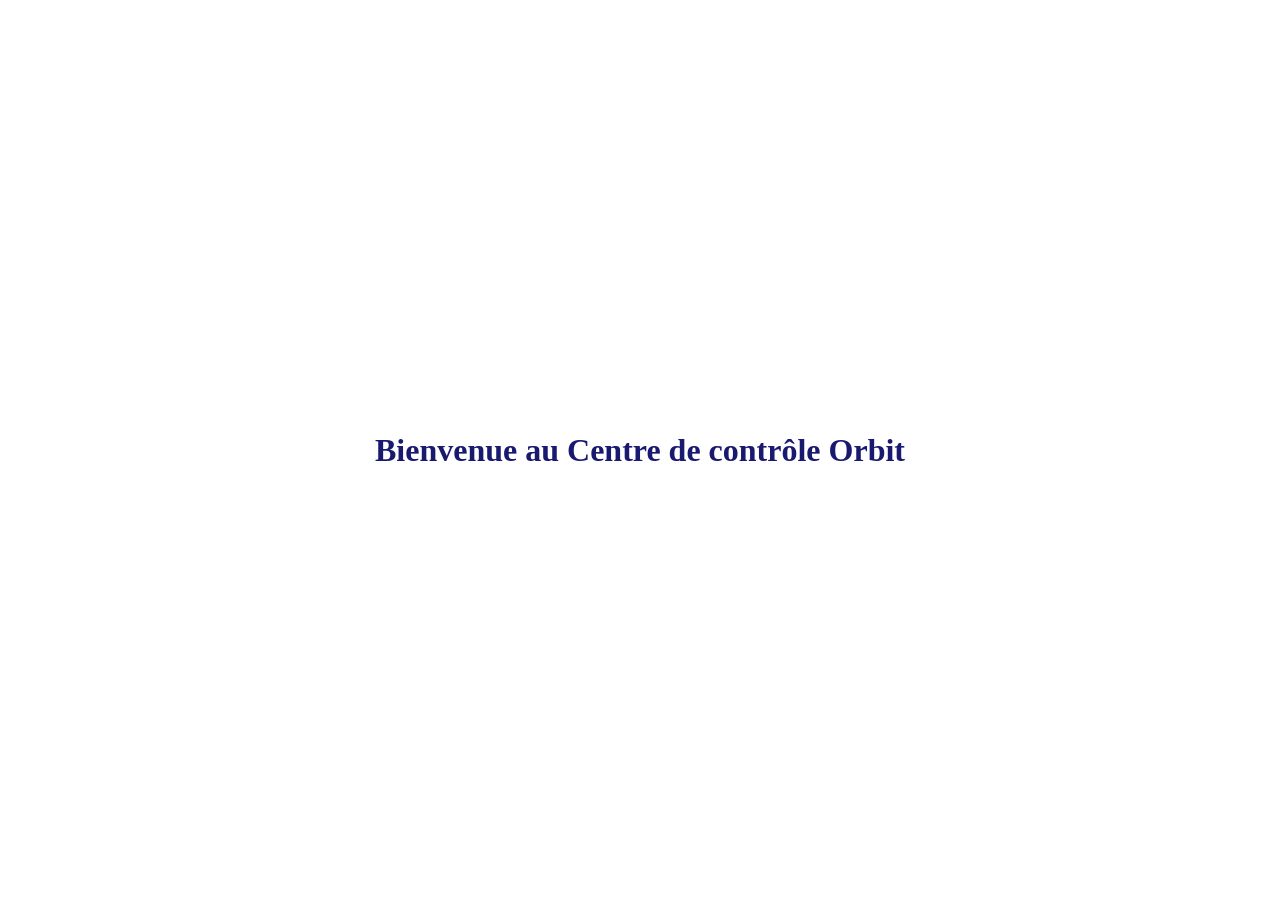
==== html/index.html @ fa20e33d "ajout de secction briefing" ====
<!DOCTYPE html>
<html lang="fe-BE">
<head>
    <meta charset="UTF-8">
    <meta name="viewport" content="width=device-width, initial-scale=1.0">
    <title>Document</title>
    <link rel="stylesheet" href="../css/index.css">
</head>
<body>
    
    <h1>Bienvenue au Centre de contrôle Orbit</h1>

</body>
</html>
---- css/index.css ----
*{
    padding: 0;
    margin: 0;
}
body{

 color: #191970;
 display: flex;
 justify-content: center; /* Centre horizontalement */
 align-items: center;     /* Centre verticalement */
 min-height: 100vh;
}
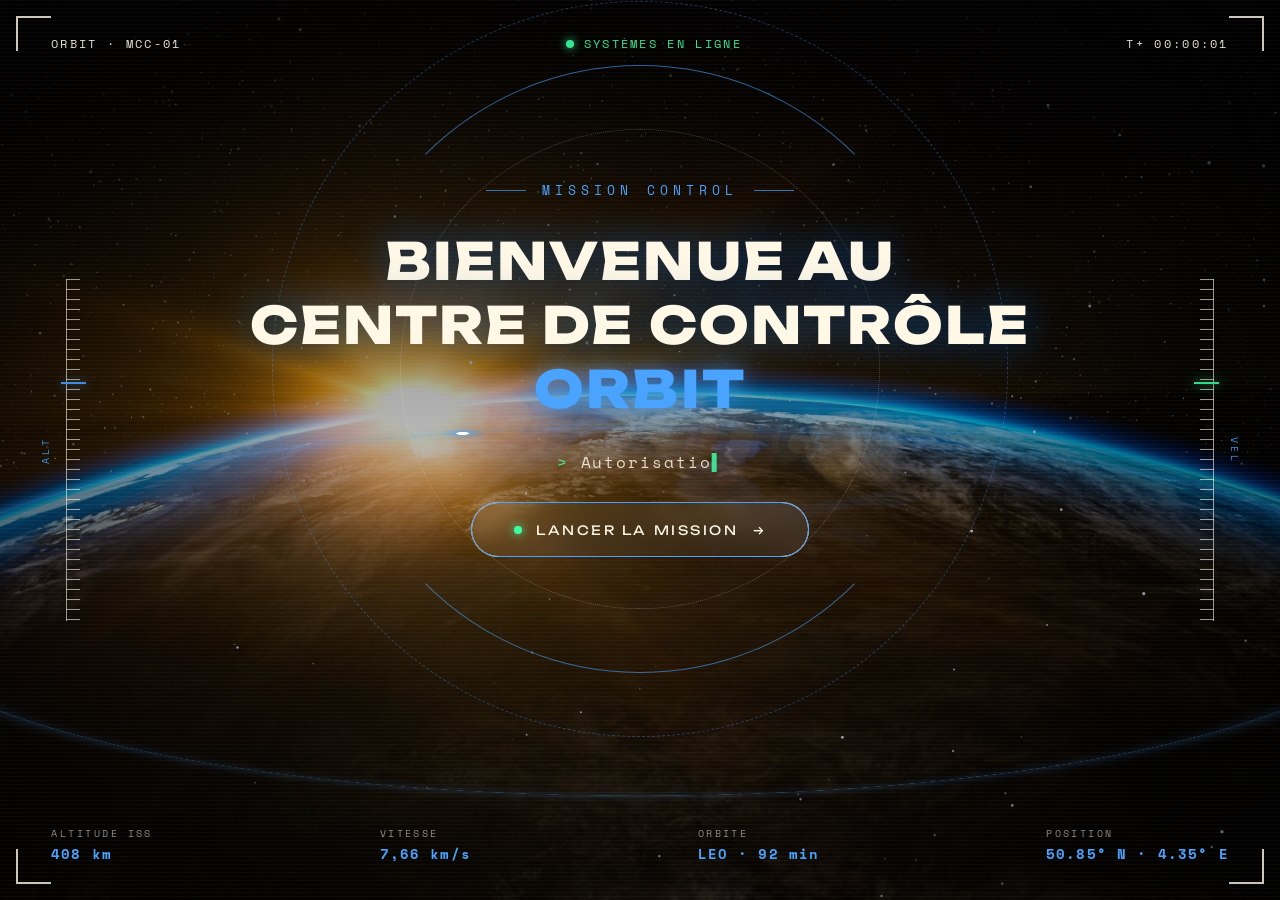
==== commit bf0911eb: "amélioration et centrage des card dans la section La Missions en mouvement" ====
--- a/html/index.html
+++ b/html/index.html
@@ -1,14 +1,174 @@
+<!-- cette page a été avec claude.ia  pour mieux comprendre et le but est de comprendre ce qu'il a fait pour pouvoir reproduire sans lui -->
+
+<!-- Merci de votre comprehension  -->
+
 <!DOCTYPE html>
-<html lang="fe-BE">
+<html lang="fr-BE">
 <head>
-    <meta charset="UTF-8">
-    <meta name="viewport" content="width=device-width, initial-scale=1.0">
-    <title>Document</title>
-    <link rel="stylesheet" href="../css/index.css">
+  <meta charset="UTF-8">
+  <meta name="viewport" content="width=device-width, initial-scale=1.0">
+  <title>Orbit – Centre de contrôle</title>
+  <meta name="description" content="Centre de contrôle Orbit : suivez les missions et explorez l'espace.">
+  <link rel="preconnect" href="https://fonts.googleapis.com">
+  <link rel="preconnect" href="https://fonts.gstatic.com" crossorigin>
+  <link href="https://fonts.googleapis.com/css2?family=Unbounded:wght@400;800&family=Space+Mono:wght@400;700&display=swap" rel="stylesheet">
+  <link rel="stylesheet" href="../css/index.css">
 </head>
 <body>
-    
-    <h1>Bienvenue au Centre de contrôle Orbit</h1>
+  <main class="hero" id="hero">
+    <img class="hero__bg" src=".././space/qimono-earth-1756274.jpg"
+         alt="La Terre vue depuis l'orbite, avec le lever du soleil sur l'horizon">
+    <canvas id="space" aria-hidden="true"></canvas>
+    <div class="orbit-wrap" aria-hidden="true"><div class="orbit"></div></div>
 
+    <!-- Réticule de visée -->
+    <div class="reticle" id="reticle" aria-hidden="true">
+      <span class="ring ring--a"></span>
+      <span class="ring ring--b"></span>
+      <span class="ring ring--c"></span>
+    </div>
+
+    <!-- Cadre HUD -->
+    <div class="hud" aria-hidden="true">
+      <span class="corner tl"></span><span class="corner tr"></span>
+      <span class="corner bl"></span><span class="corner br"></span>
+    </div>
+
+    <aside class="gauge gauge--l" aria-hidden="true">
+      <span>ALT</span><div class="gauge__bar"><i></i></div>
+    </aside>
+    <aside class="gauge gauge--r" aria-hidden="true">
+      <span>VEL</span><div class="gauge__bar"><i></i></div>
+    </aside>
+
+    <header class="topbar">
+      <span>Orbit · MCC-01</span>
+      <span class="status"><i class="dot"></i> Systèmes en ligne</span>
+      <span id="clock">T+ 00:00:00</span>
+    </header>
+
+    <div class="hero__content" id="content">
+      <p class="eyebrow">Mission control</p>
+      <h1>Bienvenue au<br>Centre de contrôle <span>Orbit</span></h1>
+      <p class="lead" id="lead" data-text="Autorisation accordée. Systèmes nominaux. Prêt pour l'ascension."></p>
+      <a class="btn" id="launch-btn" href="./home.html">
+        <i class="btn__dot" aria-hidden="true"></i>
+        Lancer la mission
+        <span class="btn__arrow" aria-hidden="true">→</span>
+      </a>
+    </div>
+
+    <footer class="telemetry" aria-hidden="true">
+      <div><small>Altitude ISS</small><b id="t-alt">408 km</b></div>
+      <div><small>Vitesse</small><b id="t-vel">7,66 km/s</b></div>
+      <div><small>Orbite</small><b>LEO · 92 min</b></div>
+      <div><small>Position</small><b id="t-pos">50.85° N · 4.35° E</b></div>
+    </footer>
+  </main>
+
+  <!-- Séquence de lancement -->
+  <div class="launch" id="launch" aria-live="polite">
+    <div class="launch__count" id="count">3</div>
+    <p class="launch__label" id="count-label">Séquence de lancement</p>
+  </div>
+
+  <script>
+    const reduce = matchMedia('(prefers-reduced-motion: reduce)').matches;
+    const $ = id => document.getElementById(id);
+    const pad = n => String(n).padStart(2, '0');
+
+    /* Horloge T+ */
+    const start = Date.now();
+    setInterval(() => {
+      const s = Math.floor((Date.now() - start) / 1000);
+      $('clock').textContent = `T+ ${pad(Math.floor(s / 3600))}:${pad(Math.floor(s / 60) % 60)}:${pad(s % 60)}`;
+    }, 1000);
+
+    /* Texte tapé façon terminal */
+    const lead = $('lead'), text = lead.dataset.text;
+    if (reduce) { lead.textContent = text; }
+    else {
+      let i = 0;
+      setTimeout(function type() {
+        lead.textContent = text.slice(0, ++i);
+        if (i < text.length) setTimeout(type, 38);
+      }, 1100);
+    }
+
+    /* Champ d'étoiles 3D + parallaxe + warp */
+    const cv = $('space'), ctx = cv.getContext('2d');
+    let W, H, DPR, mx = 0, my = 0, warp = false, speed = reduce ? 0 : 0.0007;
+    const stars = Array.from({ length: 280 }, () => ({
+      x: Math.random() * 2 - 1, y: Math.random() * 2 - 1, z: Math.random()
+    }));
+    function resize() {
+      DPR = Math.min(devicePixelRatio || 1, 2);
+      W = cv.width = innerWidth * DPR; H = cv.height = innerHeight * DPR;
+    }
+    resize(); addEventListener('resize', resize);
+
+    addEventListener('pointermove', e => {
+      mx = e.clientX / innerWidth - 0.5; my = e.clientY / innerHeight - 0.5;
+      if (reduce) return;
+      const hero = $('hero').style;
+      hero.setProperty('--px', `${mx * -14}px`);
+      hero.setProperty('--py', `${my * -14}px`);
+    });
+
+    (function frame() {
+      speed += ((warp ? 0.05 : (reduce ? 0 : 0.0007)) - speed) * 0.04;
+      ctx.clearRect(0, 0, W, H);
+      const cx = W / 2, cy = H / 2, k = Math.min(W, H) * 0.9;
+      for (const s of stars) {
+        const pz = s.z;
+        s.z -= speed;
+        if (s.z <= 0.02) { s.x = Math.random() * 2 - 1; s.y = Math.random() * 2 - 1; s.z = 1; continue; }
+        const ox = mx * (1 - s.z) * 40 * DPR, oy = my * (1 - s.z) * 40 * DPR;
+        const x = cx + (s.x / s.z) * k * 0.35 + ox, y = cy + (s.y / s.z) * k * 0.35 + oy;
+        const a = Math.min(1, (1 - s.z) * 1.4);
+        ctx.strokeStyle = ctx.fillStyle = `rgba(220,235,255,${a})`;
+        if (warp) {
+          const px = cx + (s.x / pz) * k * 0.35 + ox, py = cy + (s.y / pz) * k * 0.35 + oy;
+          ctx.lineWidth = (1 - s.z) * 2.5 * DPR;
+          ctx.beginPath(); ctx.moveTo(px, py); ctx.lineTo(x, y); ctx.stroke();
+        } else {
+          ctx.beginPath(); ctx.arc(x, y, (1 - s.z) * 1.6 * DPR + 0.3, 0, 6.283); ctx.fill();
+        }
+      }
+      requestAnimationFrame(frame);
+    })();
+
+    /* Télémétrie réelle de l'ISS (API publique, sans clé) */
+    async function iss() {
+      try {
+        const d = await (await fetch('https://api.wheretheiss.at/v1/satellites/25544')).json();
+        $('t-alt').textContent = `${Math.round(d.altitude)} km`;
+        $('t-vel').textContent = `${(d.velocity / 3600).toFixed(2).replace('.', ',')} km/s`;
+        $('t-pos').textContent = `${Math.abs(d.latitude).toFixed(2)}° ${d.latitude >= 0 ? 'N' : 'S'} · ${Math.abs(d.longitude).toFixed(2)}° ${d.longitude >= 0 ? 'E' : 'W'}`;
+      } catch (e) { /* on garde les valeurs par défaut */ }
+    }
+    iss(); setInterval(iss, 6000);
+
+    /* Séquence de lancement 3 · 2 · 1 · GO */
+    const btn = $('launch-btn'), count = $('count'), label = $('count-label');
+    const show = (v) => { count.textContent = v; count.classList.remove('pop'); void count.offsetWidth; count.classList.add('pop'); };
+    btn.addEventListener('click', e => {
+      if (reduce) return;
+      e.preventDefault();
+      $('launch').classList.add('on');
+      document.body.classList.add('launching');
+      warp = true;
+      let n = 3; show(n);
+      const t = setInterval(() => {
+        n--;
+        if (n > 0) show(n);
+        else {
+          clearInterval(t);
+          show('GO'); label.textContent = 'Ignition';
+          setTimeout(() => location.href = btn.href, 900);
+        }
+      }, 900);
+    });
+  </script>
 </body>
 </html>
--- a/css/index.css
+++ b/css/index.css
@@ -1,12 +1,362 @@
-*{
-    padding: 0;
-    margin: 0;
-}
-body{
-
- color: #191970;
- display: flex;
- justify-content: center; /* Centre horizontalement */
- align-items: center;     /* Centre verticalement */
- min-height: 100vh;
-}
+/* cette page a été avec claude.ia  pour mieux comprendre et le but est de comprendre ce qu'il a fait pour pouvoir reproduire sans lui */
+
+/* Merci de votre comprehension */
+
+:root {
+  --text: #FFF8E7;
+  --accent: #4aa3ff;
+  --deep: #005CB3;
+  --ok: #3dffa2;
+  --warn: #ffb347;
+  --mono: 'Space Mono', monospace;
+}
+
+* { margin: 0; padding: 0; box-sizing: border-box; }
+
+body {
+  font-family: 'Unbounded', sans-serif;
+  color: var(--text);
+  background: #05070d;
+}
+
+.hero {
+  --px: 0px; --py: 0px;
+  position: relative;
+  min-height: 100dvh;
+  display: grid;
+  place-items: center;
+  text-align: center;
+  padding: 5rem 1.5rem;
+  isolation: isolate;
+  overflow: hidden;
+}
+
+/* ---------- Fond ---------- */
+.hero__bg {
+  position: absolute; inset: 0;
+  width: 100%; height: 100%;
+  object-fit: cover;
+  z-index: -3;
+  animation: zoom 20s ease-out both;
+}
+#space {
+  position: absolute; inset: 0;
+  width: 100%; height: 100%;
+  z-index: -2;
+  pointer-events: none;
+}
+
+/* Voile + vignettage */
+.hero::after {
+  content: "";
+  position: absolute; inset: 0; z-index: -1;
+  background:
+    radial-gradient(ellipse at center, transparent 35%, rgba(0,0,0,.7) 100%),
+    linear-gradient(to bottom, rgba(0,0,0,.7), rgba(0,0,0,.1) 70%);
+}
+/* Lignes de balayage + léger scintillement CRT */
+.hero::before {
+  content: "";
+  position: absolute; inset: 0; z-index: 1;
+  pointer-events: none;
+  background: repeating-linear-gradient(to bottom, rgba(255,255,255,.035) 0 1px, transparent 1px 4px);
+  animation: flicker 5s steps(1) infinite;
+}
+
+/* ---------- Orbite ---------- */
+.orbit-wrap {
+  position: absolute;
+  left: 50%; top: 68%;
+  width: min(130vw, 95rem);
+  aspect-ratio: 1;
+  transform: translate(-50%, -50%) rotateX(76deg) rotateZ(-14deg);
+  pointer-events: none;
+}
+.orbit {
+  position: absolute; inset: 0;
+  border-radius: 50%;
+  border: 1px solid rgba(74,163,255,.45);
+  box-shadow: 0 0 2rem rgba(74,163,255,.25), inset 0 0 2rem rgba(74,163,255,.15);
+  animation: spin 45s linear infinite;
+}
+.orbit::before {
+  content: "";
+  position: absolute; top: -.4rem; left: 50%;
+  width: .8rem; height: .8rem;
+  border-radius: 50%;
+  background: #fff;
+  box-shadow: 0 0 1rem .3rem var(--accent);
+}
+
+/* ---------- Réticule ---------- */
+.reticle {
+  position: absolute; inset: 0; z-index: 2;
+  display: grid; place-items: center;
+  translate: var(--px) var(--py);
+  margin-bottom: 18dvh;
+  pointer-events: none;
+}
+.ring { grid-area: 1 / 1; border-radius: 50%; }
+.ring--a {
+  width: min(78vw, 46rem); aspect-ratio: 1;
+  border: 1px dashed rgba(74,163,255,.35);
+  animation: spin 80s linear infinite;
+}
+.ring--b {
+  width: min(64vw, 38rem); aspect-ratio: 1;
+  border: 1px solid transparent;
+  border-top-color: rgba(74,163,255,.6);
+  border-bottom-color: rgba(74,163,255,.6);
+  animation: spin 24s linear infinite reverse;
+}
+.ring--c {
+  width: min(50vw, 30rem); aspect-ratio: 1;
+  border: 1px dotted rgba(255,248,231,.25);
+  animation: spin 50s linear infinite;
+}
+
+/* ---------- Cadre HUD ---------- */
+.hud { position: absolute; inset: 1rem; z-index: 2; pointer-events: none; overflow: hidden; }
+.hud::after { /* faisceau de scan */
+  content: "";
+  position: absolute; left: 0; right: 0; top: -25%;
+  height: 25%;
+  background: linear-gradient(to bottom, transparent, rgba(74,163,255,.12), transparent);
+  animation: beam 7s linear infinite;
+}
+.corner {
+  position: absolute;
+  width: 2.2rem; height: 2.2rem;
+  border: 2px solid rgba(255,248,231,.8);
+}
+.tl { top: 0; left: 0; border-right: 0; border-bottom: 0; }
+.tr { top: 0; right: 0; border-left: 0; border-bottom: 0; }
+.bl { bottom: 0; left: 0; border-right: 0; border-top: 0; }
+.br { bottom: 0; right: 0; border-left: 0; border-top: 0; }
+
+/* ---------- Jauges latérales ---------- */
+.gauge {
+  position: absolute; top: 50%; z-index: 3;
+  translate: 0 -50%;
+  display: flex; align-items: center; gap: .8rem;
+  height: 38vh;
+  font-family: var(--mono);
+  font-size: .62rem;
+  letter-spacing: .3em;
+  opacity: .85;
+}
+.gauge--l { left: 2.4rem; }
+.gauge--r { right: 2.4rem; flex-direction: row-reverse; }
+.gauge span { writing-mode: vertical-rl; color: var(--accent); }
+.gauge--l span { transform: rotate(180deg); }
+.gauge__bar {
+  position: relative;
+  width: 14px; height: 100%;
+  background: repeating-linear-gradient(to bottom, rgba(255,248,231,.7) 0 1px, transparent 1px 10px);
+  border-left: 1px solid rgba(255,248,231,.7);
+}
+.gauge--r .gauge__bar { border-left: 0; border-right: 1px solid rgba(255,248,231,.7); }
+.gauge__bar i {
+  position: absolute; left: -6px; right: -6px; top: 30%;
+  height: 2px;
+  background: var(--accent);
+  box-shadow: 0 0 .7rem var(--accent);
+  animation: gauge 7s ease-in-out infinite alternate;
+}
+.gauge--r .gauge__bar i { animation-duration: 9s; animation-delay: -3s; background: var(--ok); box-shadow: 0 0 .7rem var(--ok); }
+
+/* ---------- Barre du haut ---------- */
+.topbar {
+  position: absolute; top: 2.2rem; left: 3.2rem; right: 3.2rem;
+  z-index: 3;
+  display: flex; justify-content: space-between; gap: 1rem;
+  font-family: var(--mono);
+  font-size: .72rem;
+  text-transform: uppercase;
+  letter-spacing: .2em;
+  opacity: .9;
+}
+.status { display: inline-flex; align-items: center; gap: .6rem; color: var(--ok); }
+.dot {
+  width: .5rem; height: .5rem;
+  border-radius: 50%;
+  background: var(--ok);
+  box-shadow: 0 0 .6rem var(--ok);
+  animation: blink 1.6s ease-in-out infinite;
+}
+
+/* ---------- Contenu ---------- */
+.hero__content {
+  position: relative; z-index: 3;
+  translate: calc(var(--px) * -.4) calc(var(--py) * -.4);
+  display: grid; justify-items: center;
+  gap: 1.8rem;
+  max-width: 62rem;
+  margin-bottom: 18dvh;
+  animation: rise 1s ease-out both;
+}
+
+.eyebrow {
+  display: flex; align-items: center; gap: 1rem;
+  font-family: var(--mono);
+  font-size: .8rem;
+  text-transform: uppercase;
+  letter-spacing: .4em;
+  color: var(--accent);
+}
+.eyebrow::before, .eyebrow::after {
+  content: "";
+  width: 2.5rem; height: 1px;
+  background: currentColor; opacity: .7;
+}
+
+h1 {
+  font-weight: 800;
+  font-size: clamp(1.4rem, 4vw, 3.2rem);
+  line-height: 1.25;
+  letter-spacing: .04em;
+  text-transform: uppercase;
+  text-shadow: 0 0 .8em rgba(0,92,179,.7);
+}
+h1 span {
+  display: inline-block;
+  color: var(--accent);
+  text-shadow: 0 0 .5em rgba(74,163,255,.8);
+  animation: glitch 6s steps(1) infinite;
+}
+
+.lead {
+  min-height: 1.5em;
+  font-family: var(--mono);
+  font-size: clamp(.78rem, 1.3vw, 1rem);
+  letter-spacing: .12em;
+  opacity: .85;
+}
+.lead::before { content: "> "; color: var(--ok); }
+.lead::after  { content: "▌"; color: var(--ok); animation: blink 1s steps(1) infinite; }
+
+/* ---------- Bouton ---------- */
+.btn {
+  position: relative;
+  display: inline-flex; align-items: center; gap: .9rem;
+  padding: 1.15rem 2.6rem;
+  border: 1px solid rgba(255,248,231,.8);
+  border-radius: 999px;
+  color: var(--text);
+  text-decoration: none;
+  font-size: .8rem;
+  letter-spacing: .2em;
+  text-transform: uppercase;
+  background: rgba(255,255,255,.06);
+  backdrop-filter: blur(8px);
+  transition: background .3s, border-color .3s, transform .3s, box-shadow .3s;
+}
+.btn::after {
+  content: "";
+  position: absolute; inset: -1px;
+  border-radius: inherit;
+  border: 1px solid var(--accent);
+  animation: pulse 2.4s ease-out infinite;
+}
+.btn__dot {
+  width: .5rem; height: .5rem;
+  border-radius: 50%;
+  background: var(--ok);
+  box-shadow: 0 0 .6rem var(--ok);
+  animation: blink 1.6s ease-in-out infinite;
+}
+.btn__arrow { transition: transform .3s; }
+.btn:hover, .btn:focus-visible {
+  background: var(--deep);
+  border-color: var(--deep);
+  transform: translateY(-2px);
+  box-shadow: 0 0 2.5rem rgba(0,92,179,.8);
+}
+.btn:hover .btn__arrow, .btn:focus-visible .btn__arrow { transform: translateX(5px); }
+.btn:focus-visible { outline: 2px solid var(--text); outline-offset: 4px; }
+
+/* ---------- Télémétrie ---------- */
+.telemetry {
+  position: absolute; left: 3.2rem; right: 3.2rem; bottom: 2.2rem;
+  z-index: 3;
+  display: flex; justify-content: space-between; gap: 1rem;
+  font-family: var(--mono);
+  text-align: left;
+}
+.telemetry small {
+  display: block;
+  font-size: .62rem;
+  letter-spacing: .25em;
+  text-transform: uppercase;
+  opacity: .55;
+}
+.telemetry b {
+  font-size: .9rem; font-weight: 700;
+  letter-spacing: .08em;
+  color: var(--accent);
+}
+
+/* ---------- Séquence de lancement ---------- */
+.launch {
+  position: fixed; inset: 0; z-index: 50;
+  display: grid; place-content: center; justify-items: center;
+  gap: 1rem;
+  background: radial-gradient(circle, rgba(0,20,50,.55), rgba(0,0,0,.85));
+  opacity: 0; pointer-events: none;
+  transition: opacity .5s;
+}
+.launch.on { opacity: 1; pointer-events: auto; }
+.launch__count {
+  font-weight: 800;
+  font-size: clamp(6rem, 24vw, 16rem);
+  line-height: 1;
+  color: var(--text);
+  text-shadow: 0 0 .4em var(--accent);
+}
+.launch__count.pop { animation: pop .9s ease-out; }
+.launch__label {
+  font-family: var(--mono);
+  font-size: .85rem;
+  text-transform: uppercase;
+  letter-spacing: .5em;
+  color: var(--ok);
+}
+.launching .hero__content,
+.launching .telemetry,
+.launching .gauge,
+.launching .topbar { opacity: 0; transition: opacity .6s; }
+.launching .hero__bg { transform: scale(1.35); transition: transform 4s ease-in; animation: none; }
+
+/* ---------- Animations ---------- */
+@keyframes rise    { from { opacity: 0; transform: translateY(1.5rem); } to { opacity: 1; transform: none; } }
+@keyframes zoom    { from { transform: scale(1.08); } to { transform: scale(1); } }
+@keyframes spin    { to { transform: rotate(360deg); } }
+@keyframes blink   { 50% { opacity: .2; } }
+@keyframes pulse   { from { transform: scale(1); opacity: .8; } to { transform: scale(1.25, 1.7); opacity: 0; } }
+@keyframes beam    { to { top: 110%; } }
+@keyframes gauge   { from { top: 15%; } to { top: 82%; } }
+@keyframes flicker { 0%, 94%, 100% { opacity: 1; } 95% { opacity: .55; } 97% { opacity: .9; } }
+@keyframes pop     { from { transform: scale(1.5); opacity: 0; } 30% { opacity: 1; } to { transform: scale(1); } }
+@keyframes glitch {
+  0%, 92%, 100% { transform: none; text-shadow: 0 0 .5em rgba(74,163,255,.8); }
+  93% { transform: translate(-3px, 1px); text-shadow: 3px 0 #ff3b6b, -3px 0 #3dffe0; }
+  95% { transform: translate(3px, -1px); text-shadow: -3px 0 #ff3b6b, 3px 0 #3dffe0; }
+  97% { transform: none; text-shadow: 2px 0 #ff3b6b, -2px 0 #3dffe0; }
+}
+
+/* ---------- Responsive ---------- */
+@media (max-width: 900px) {
+  .gauge { display: none; }
+}
+@media (max-width: 700px) {
+  .topbar, .telemetry { left: 2rem; right: 2rem; }
+  .topbar span:first-child { display: none; }
+  .topbar { justify-content: space-between; }
+  .telemetry div:nth-child(n+3) { display: none; }
+  .eyebrow { letter-spacing: .25em; }
+  .eyebrow::before, .eyebrow::after { width: 1.2rem; }
+  .hero__content, .reticle { margin-bottom: 12dvh; }
+}
+@media (prefers-reduced-motion: reduce) {
+  *, *::before, *::after { animation: none !important; transition: none !important; }
+}
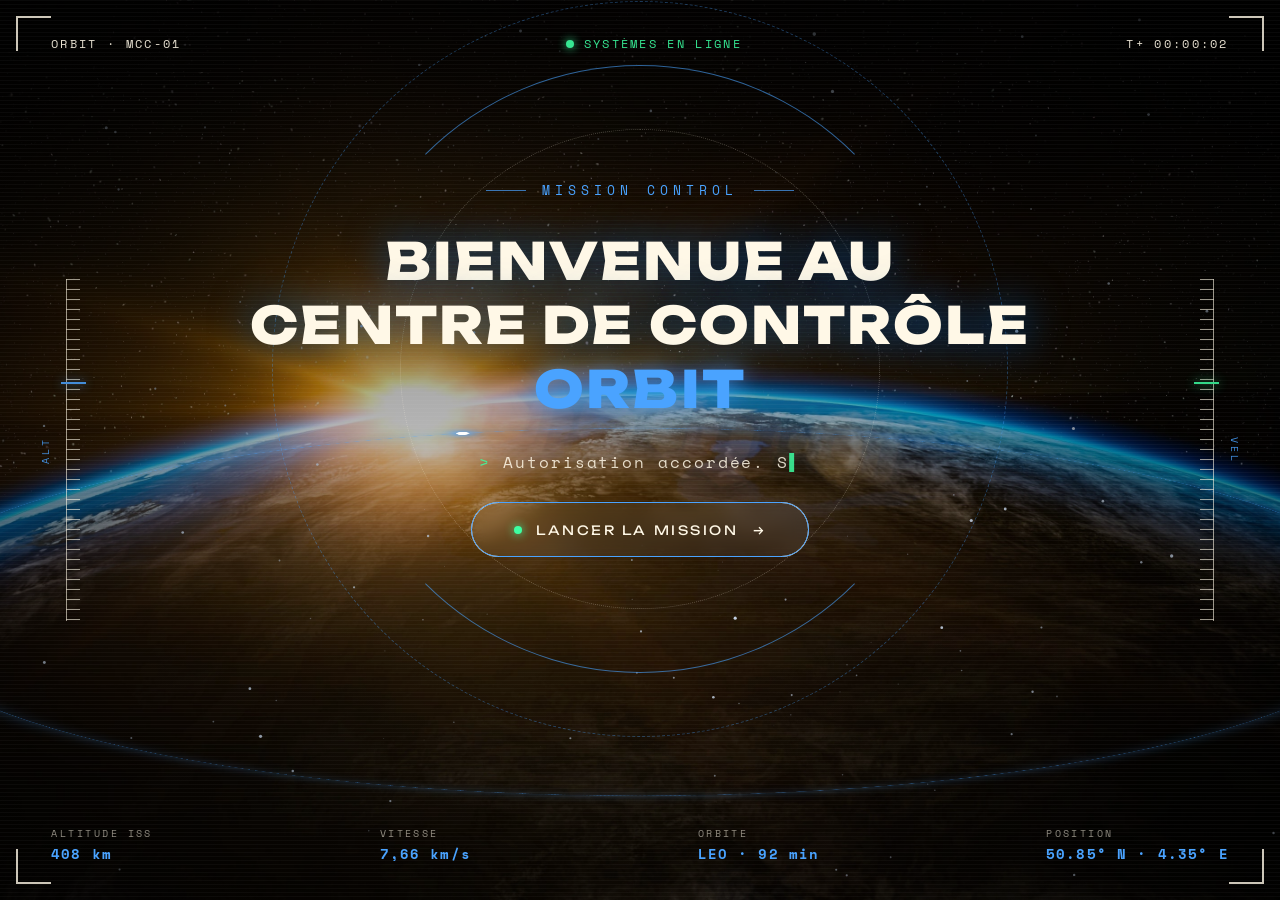
==== commit 6d20be84: "amélioration des card de la partie feuille de route" ====
--- a/html/index.html
+++ b/html/index.html
@@ -1,4 +1,5 @@
-<!-- cette page a été avec claude.ia  pour mieux comprendre et le but est de comprendre ce qu'il a fait pour pouvoir reproduire sans lui -->
+<!-- cette page a été faite avec claude.ia pour mieux comprendre et le but est de comprendre ce qu'il a fait pour pouvoir reproduire sans lui -->
+<!-- le Dossier expliquant les étapes in été  -->
 
 <!-- Merci de votre comprehension  -->
 
--- a/css/index.css
+++ b/css/index.css
@@ -31,7 +31,7 @@
   overflow: hidden;
 }
 
-/* ---------- Fond ---------- */
+
 .hero__bg {
   position: absolute; inset: 0;
   width: 100%; height: 100%;
